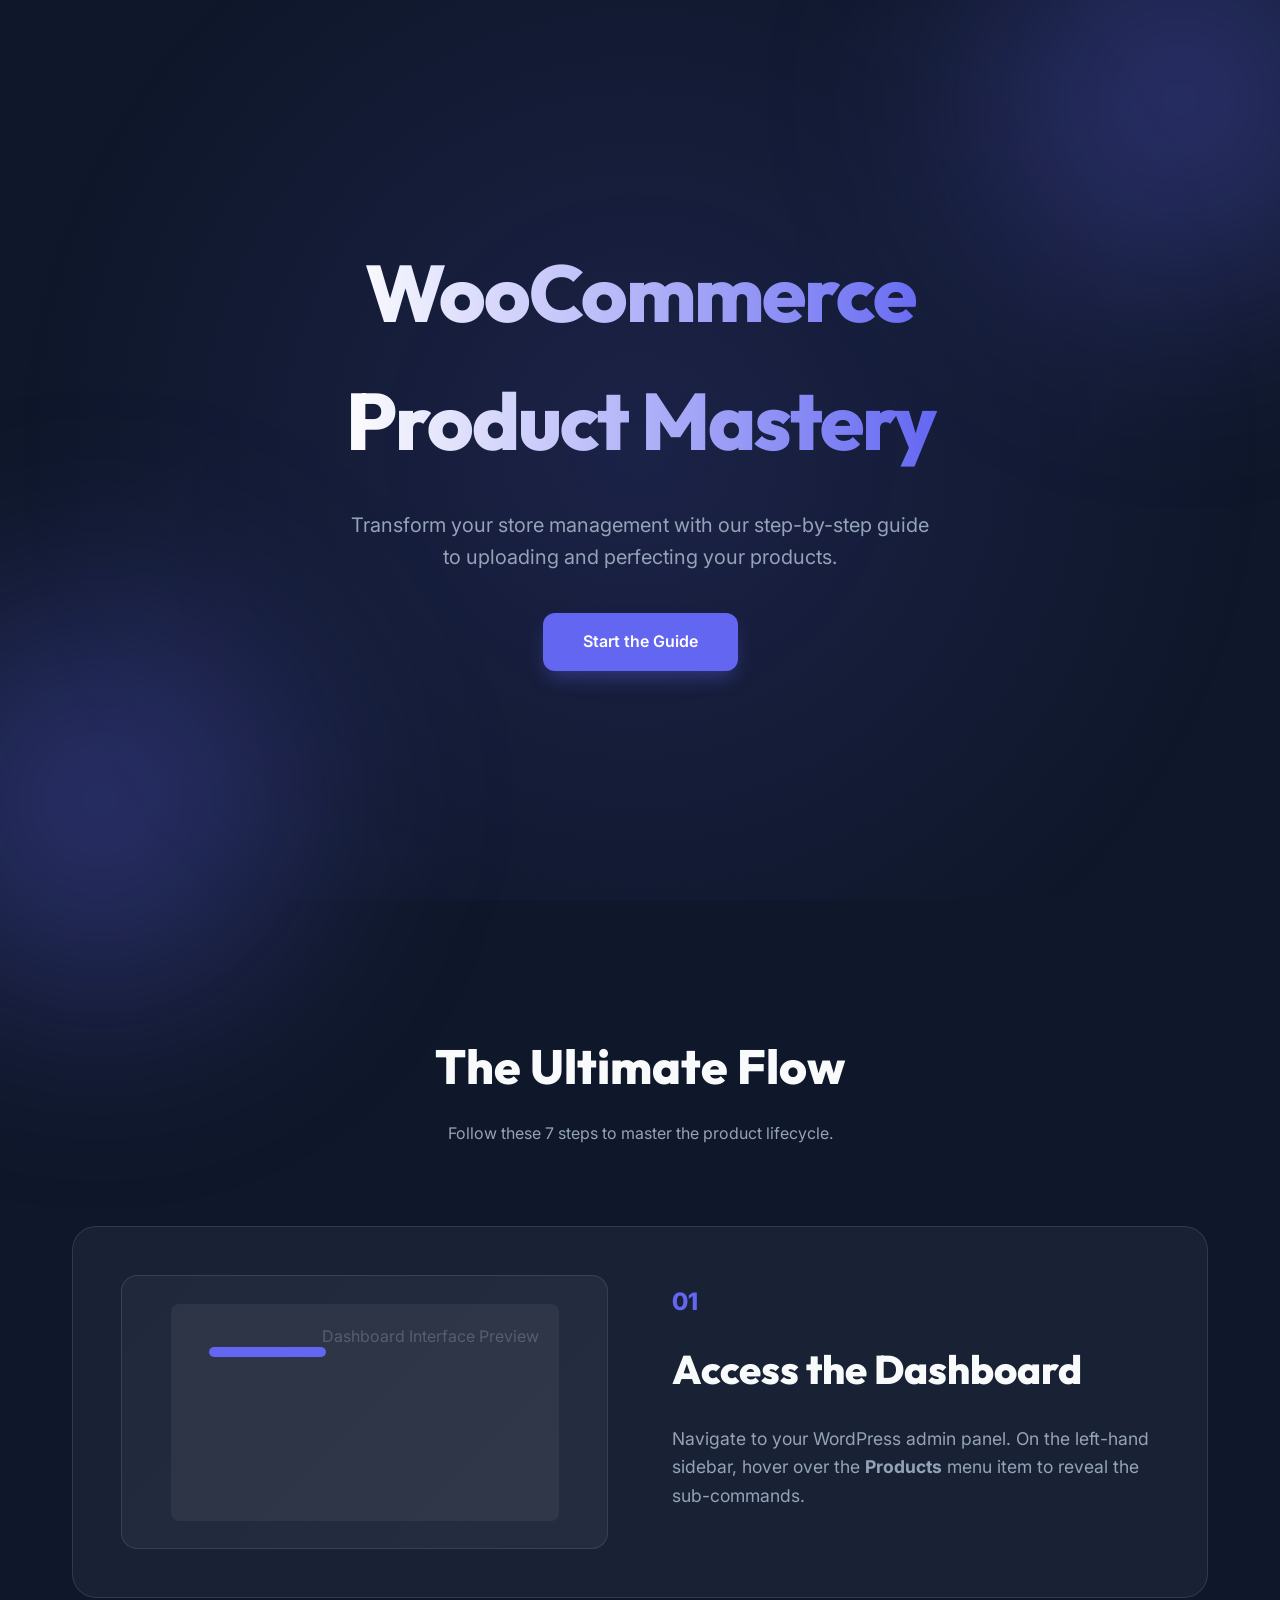
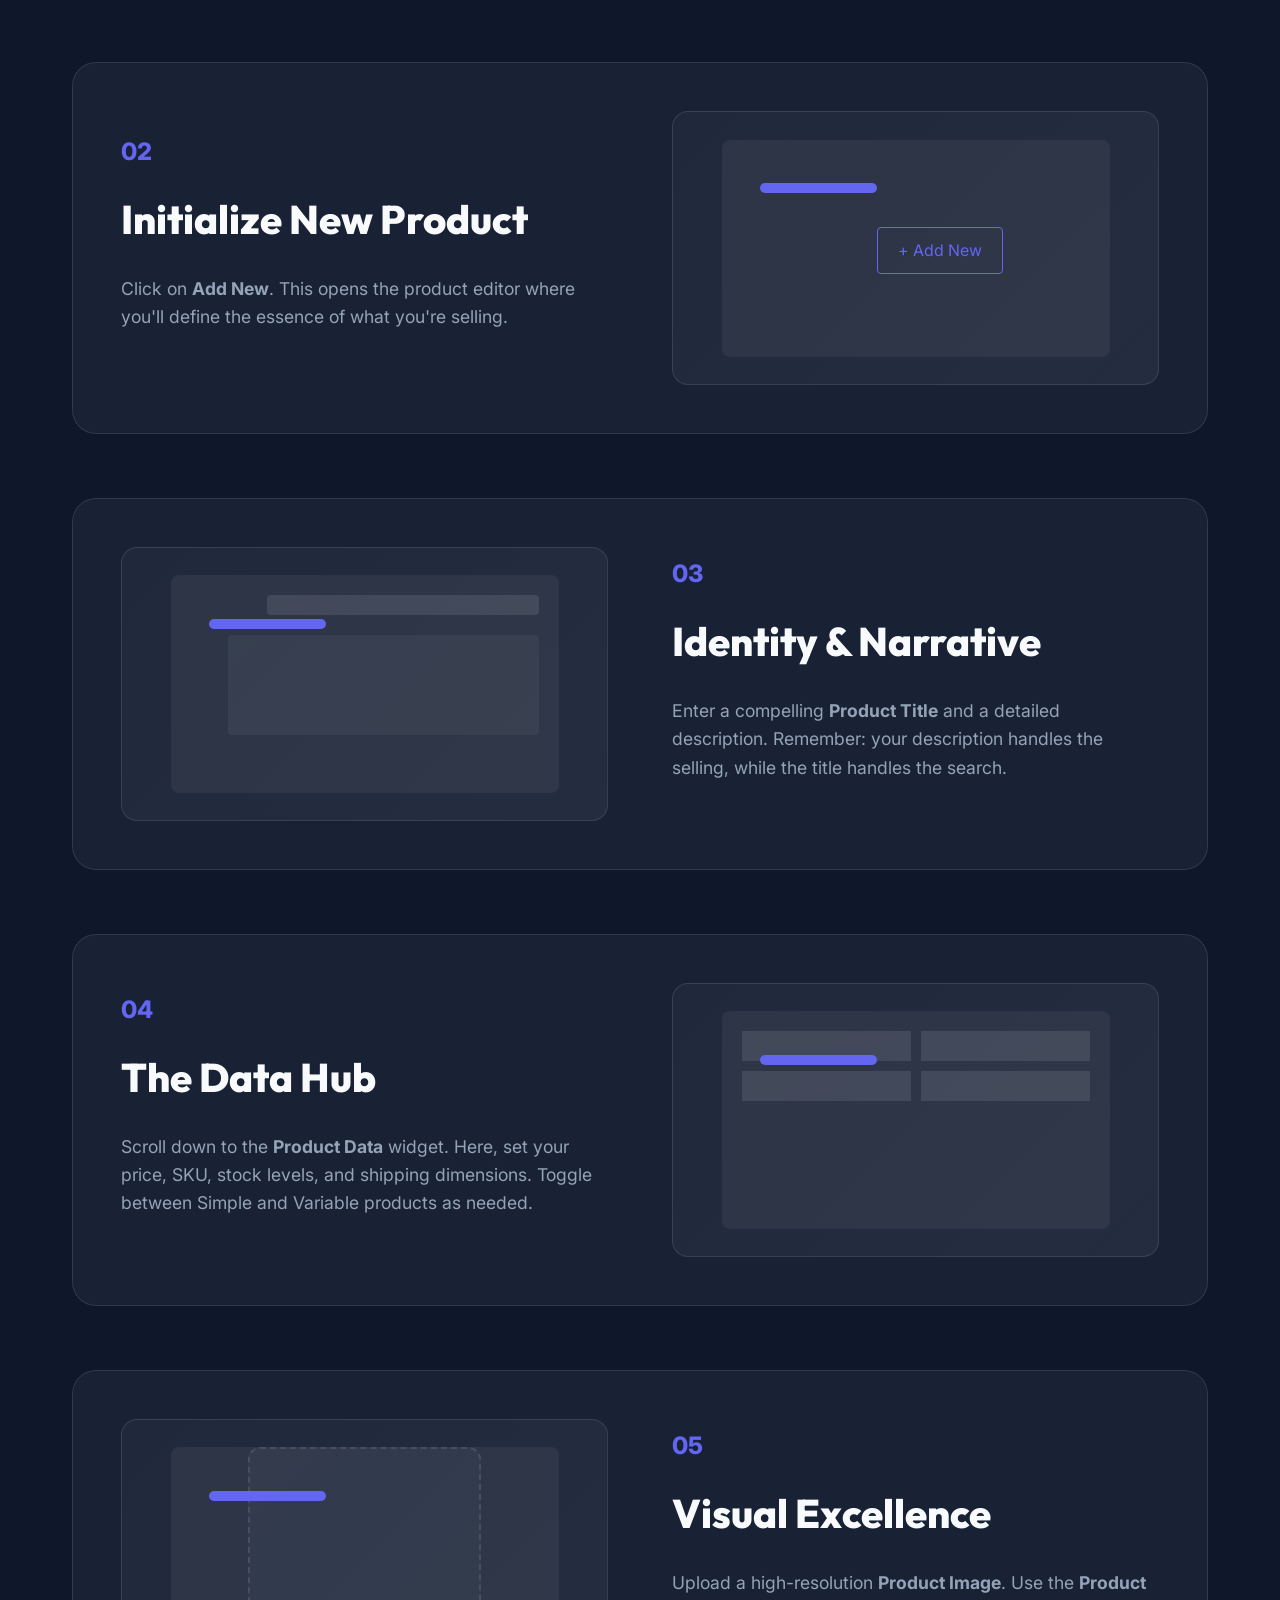
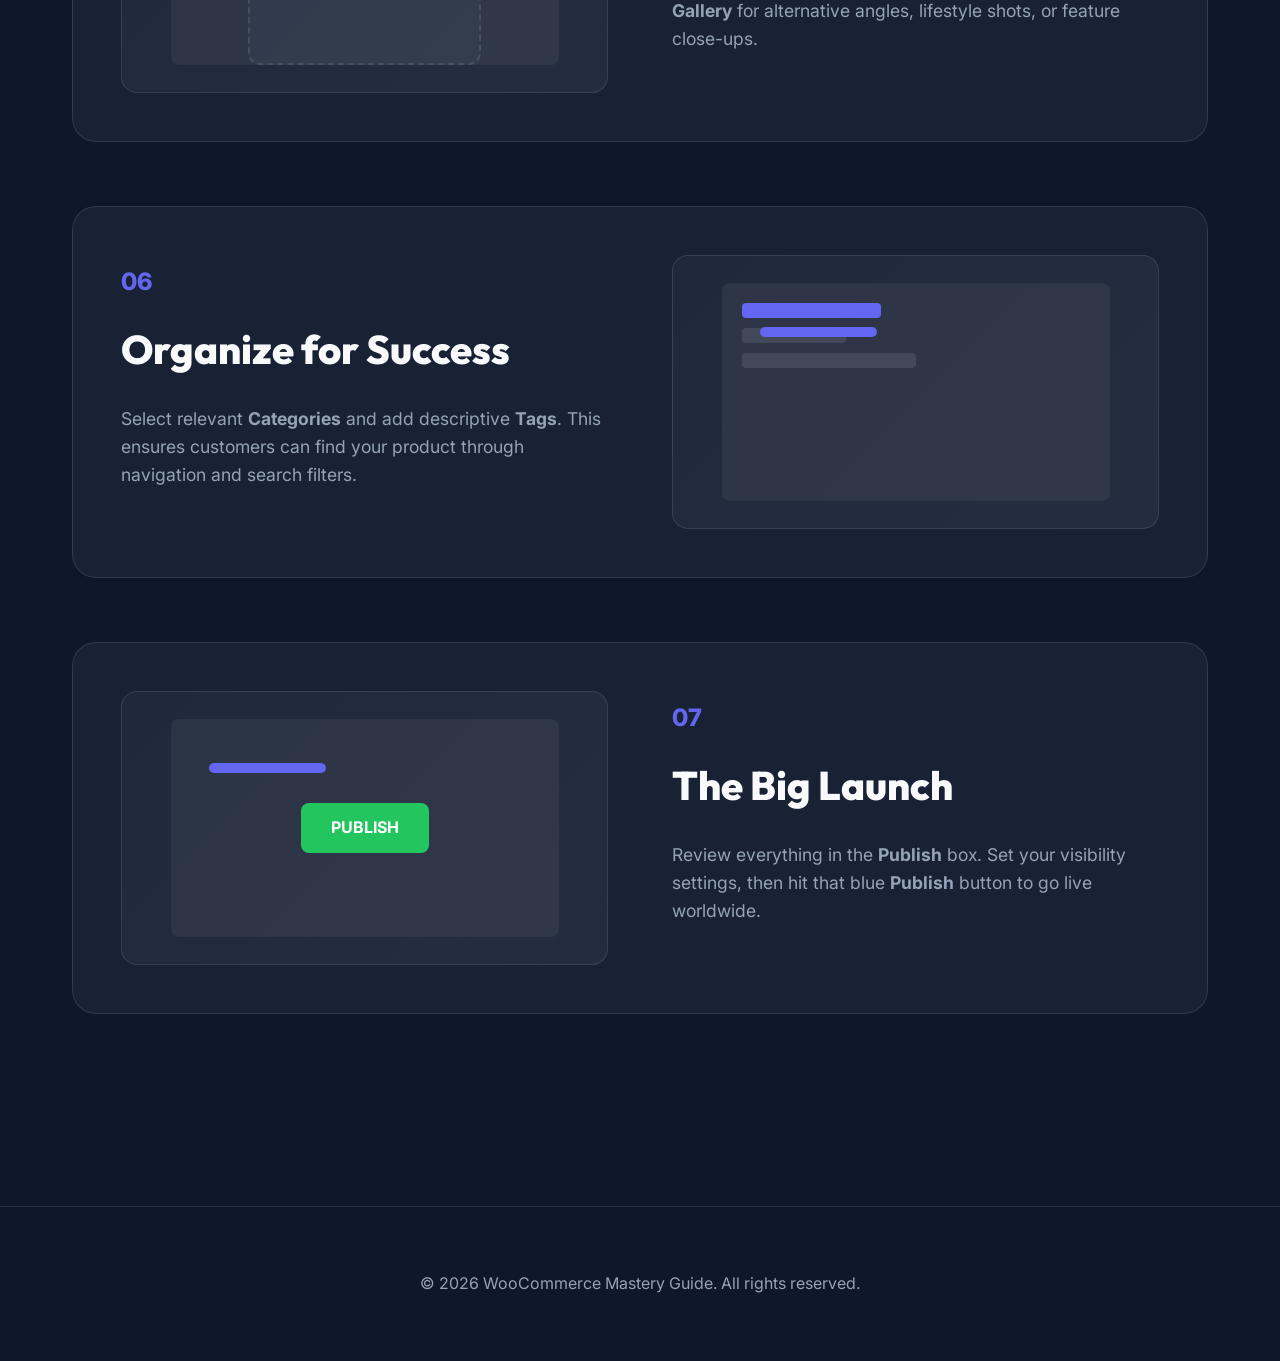
==== index.html @ de6c912a "Initial commit: WooCommerce Product Upload Guide website" ====
<!DOCTYPE html>
<html lang="en">
<head>
    <meta charset="UTF-8">
    <meta name="viewport" content="width=device-width, initial-scale=1.0">
    <title>WooCommerce Mastery | Product Upload Guide</title>
    <meta name="description" content="Master your WooCommerce store with our premium guide on how to upload products efficiently.">
    <link rel="stylesheet" href="index.css">
    <link rel="icon" href="data:image/svg+xml,<svg xmlns=%22http://www.w3.org/2000/svg%22 viewBox=%220 0 100 100%22><text y=%22.9em%22 font-size=%2290%22>📦</text></svg>">
</head>
<body>
    <div class="blob blob-1"></div>
    <div class="blob blob-2"></div>

    <header>
        <div class="container hero-content">
            <h1>WooCommerce<br>Product Mastery</h1>
            <p>Transform your store management with our step-by-step guide to uploading and perfecting your products.</p>
            <a href="#guide" class="btn btn-primary">Start the Guide</a>
        </div>
    </header>

    <main id="guide" class="steps-section">
        <div class="container">
            <div class="section-title reveal">
                <h2>The Ultimate Flow</h2>
                <p>Follow these 7 steps to master the product lifecycle.</p>
            </div>

            <!-- Step 1 -->
            <div class="step-card reveal">
                <div class="step-info">
                    <span class="step-number">01</span>
                    <h3>Access the Dashboard</h3>
                    <p>Navigate to your WordPress admin panel. On the left-hand sidebar, hover over the <strong>Products</strong> menu item to reveal the sub-commands.</p>
                </div>
                <div class="step-visual">
                    <div class="visual-placeholder">
                        <div style="padding: 20px; color: rgba(255,255,255,0.2);">Dashboard Interface Preview</div>
                    </div>
                </div>
            </div>

            <!-- Step 2 -->
            <div class="step-card reveal">
                <div class="step-info">
                    <span class="step-number">02</span>
                    <h3>Initialize New Product</h3>
                    <p>Click on <strong>Add New</strong>. This opens the product editor where you'll define the essence of what you're selling.</p>
                </div>
                <div class="step-visual">
                    <div class="visual-placeholder">
                        <div style="position:absolute; top:40%; left:40%; padding:10px 20px; border: 1px solid var(--primary); color: var(--primary); border-radius: 4px;">+ Add New</div>
                    </div>
                </div>
            </div>

            <!-- Step 3 -->
            <div class="step-card reveal">
                <div class="step-info">
                    <span class="step-number">03</span>
                    <h3>Identity & Narrative</h3>
                    <p>Enter a compelling <strong>Product Title</strong> and a detailed description. Remember: your description handles the selling, while the title handles the search.</p>
                </div>
                <div class="step-visual">
                    <div class="visual-placeholder">
                        <div style="margin:20px; height:20px; width:70%; background:rgba(255,255,255,0.1); border-radius:4px;"></div>
                        <div style="margin:20px; height:100px; width:80%; background:rgba(255,255,255,0.05); border-radius:4px;"></div>
                    </div>
                </div>
            </div>

            <!-- Step 4 -->
            <div class="step-card reveal">
                <div class="step-info">
                    <span class="step-number">04</span>
                    <h3>The Data Hub</h3>
                    <p>Scroll down to the <strong>Product Data</strong> widget. Here, set your price, SKU, stock levels, and shipping dimensions. Toggle between Simple and Variable products as needed.</p>
                </div>
                <div class="step-visual">
                    <div class="visual-placeholder">
                        <div style="display:grid; grid-template-columns: 1fr 1fr; gap:10px; padding:20px;">
                            <div style="height:30px; background:rgba(255,255,255,0.1);"></div>
                            <div style="height:30px; background:rgba(255,255,255,0.1);"></div>
                            <div style="height:30px; background:rgba(255,255,255,0.1);"></div>
                            <div style="height:30px; background:rgba(255,255,255,0.1);"></div>
                        </div>
                    </div>
                </div>
            </div>

            <!-- Step 5 -->
            <div class="step-card reveal">
                <div class="step-info">
                    <span class="step-number">05</span>
                    <h3>Visual Excellence</h3>
                    <p>Upload a high-resolution <strong>Product Image</strong>. Use the <strong>Product Gallery</strong> for alternative angles, lifestyle shots, or feature close-ups.</p>
                </div>
                <div class="step-visual">
                    <div class="visual-placeholder" style="display:flex; flex-direction:column; align-items:center; justify-content:center;">
                        <div style="width:60%; aspect-ratio:1; background:var(--glass); border: 2px dashed rgba(255,255,255,0.1); border-radius:12px;"></div>
                    </div>
                </div>
            </div>

            <!-- Step 6 -->
            <div class="step-card reveal">
                <div class="step-info">
                    <span class="step-number">06</span>
                    <h3>Organize for Success</h3>
                    <p>Select relevant <strong>Categories</strong> and add descriptive <strong>Tags</strong>. This ensures customers can find your product through navigation and search filters.</p>
                </div>
                <div class="step-visual">
                    <div class="visual-placeholder">
                        <div style="padding:20px;">
                            <div style="height:15px; width:40%; background:var(--primary); margin-bottom:10px; border-radius:4px;"></div>
                            <div style="height:15px; width:30%; background:rgba(255,255,255,0.1); margin-bottom:10px; border-radius:4px;"></div>
                            <div style="height:15px; width:50%; background:rgba(255,255,255,0.1); border-radius:4px;"></div>
                        </div>
                    </div>
                </div>
            </div>

            <!-- Step 7 -->
            <div class="step-card reveal">
                <div class="step-info">
                    <span class="step-number">07</span>
                    <h3>The Big Launch</h3>
                    <p>Review everything in the <strong>Publish</strong> box. Set your visibility settings, then hit that blue <strong>Publish</strong> button to go live worldwide.</p>
                </div>
                <div class="step-visual">
                    <div class="visual-placeholder" style="display:flex; align-items:center; justify-content:center;">
                        <div style="padding: 12px 30px; background: #22c55e; color: white; border-radius: 8px; font-weight: bold; cursor: pointer;">PUBLISH</div>
                    </div>
                </div>
            </div>
        </div>
    </main>

    <footer>
        <div class="container">
            <p>&copy; 2026 WooCommerce Mastery Guide. All rights reserved.</p>
        </div>
    </footer>

    <script src="main.js"></script>
</body>
</html>
---- index.css ----
@import url('https://fonts.googleapis.com/css2?family=Inter:wght@300;400;500;600;700&family=Outfit:wght@400;600;800&display=swap');

:root {
    --primary: #6366f1;
    --primary-glow: rgba(99, 102, 241, 0.4);
    --secondary: #a855f7;
    --accent: #f43f5e;
    --bg-dark: #0f172a;
    --bg-card: rgba(30, 41, 59, 0.7);
    --text-main: #f8fafc;
    --text-muted: #94a3b8;
    --glass: rgba(255, 255, 255, 0.03);
    --glass-border: rgba(255, 255, 255, 0.1);
}

* {
    margin: 0;
    padding: 0;
    box-sizing: border-box;
}

body {
    background-color: var(--bg-dark);
    color: var(--text-main);
    font-family: 'Inter', sans-serif;
    line-height: 1.6;
    overflow-x: hidden;
}

h1, h2, h3 {
    font-family: 'Outfit', sans-serif;
    font-weight: 800;
}

.container {
    max-width: 1200px;
    margin: 0 auto;
    padding: 0 2rem;
}

/* Background Effects */
.blob {
    position: fixed;
    width: 600px;
    height: 600px;
    background: radial-gradient(circle, var(--primary-glow) 0%, transparent 70%);
    z-index: -1;
    border-radius: 50%;
    filter: blur(80px);
}

.blob-1 { top: -200px; right: -200px; }
.blob-2 { bottom: -200px; left: -200px; }

/* Hero Section */
header {
    height: 100vh;
    display: flex;
    align-items: center;
    justify-content: center;
    text-align: center;
    position: relative;
    background: radial-gradient(circle at center, rgba(99, 102, 241, 0.15) 0%, transparent 80%);
}

.hero-content h1 {
    font-size: 5rem;
    margin-bottom: 1.5rem;
    background: linear-gradient(to right, #fff, var(--primary));
    -webkit-background-clip: text;
    -webkit-text-fill-color: transparent;
    letter-spacing: -2px;
}

.hero-content p {
    font-size: 1.25rem;
    color: var(--text-muted);
    max-width: 600px;
    margin: 0 auto 2.5rem;
}

.btn {
    padding: 1rem 2.5rem;
    border-radius: 12px;
    font-weight: 600;
    text-decoration: none;
    transition: all 0.3s ease;
    display: inline-block;
}

.btn-primary {
    background: var(--primary);
    color: white;
    box-shadow: 0 10px 20px -5px var(--primary-glow);
}

.btn-primary:hover {
    transform: translateY(-2px);
    box-shadow: 0 15px 30px -5px var(--primary-glow);
}

/* Steps Section */
.steps-section {
    padding: 8rem 0;
}

.section-title {
    text-align: center;
    margin-bottom: 5rem;
}

.section-title h2 {
    font-size: 3rem;
    margin-bottom: 1rem;
}

.section-title p {
    color: var(--text-muted);
}

.step-card {
    background: var(--bg-card);
    backdrop-filter: blur(12px);
    border: 1px solid var(--glass-border);
    border-radius: 24px;
    padding: 3rem;
    margin-bottom: 4rem;
    display: grid;
    grid-template-columns: 1fr 1fr;
    gap: 4rem;
    align-items: center;
    transition: transform 0.5s ease;
}

.step-card:nth-child(even) {
    direction: rtl;
}

.step-card:nth-child(even) .step-info {
    direction: ltr;
}

.step-card:hover {
    transform: scale(1.02);
}

.step-number {
    font-size: 1.5rem;
    font-weight: 800;
    color: var(--primary);
    margin-bottom: 1rem;
    display: block;
}

.step-info h3 {
    font-size: 2.5rem;
    margin-bottom: 1.5rem;
}

.step-info p {
    font-size: 1.1rem;
    color: var(--text-muted);
    margin-bottom: 2rem;
}

.step-visual {
    background: linear-gradient(135deg, var(--glass), rgba(255,255,255,0.05));
    border-radius: 16px;
    aspect-ratio: 16/9;
    display: flex;
    align-items: center;
    justify-content: center;
    border: 1px solid var(--glass-border);
    position: relative;
    overflow: hidden;
}

.visual-placeholder {
    width: 80%;
    height: 80%;
    background: rgba(255,255,255,0.05);
    border-radius: 8px;
    position: relative;
}

.visual-placeholder::after {
    content: '';
    position: absolute;
    top: 20%;
    left: 10%;
    width: 30%;
    height: 10px;
    background: var(--primary);
    border-radius: 5px;
}

/* Footer */
footer {
    padding: 4rem 0;
    text-align: center;
    border-top: 1px solid var(--glass-border);
    color: var(--text-muted);
}

/* Animations */
.reveal {
    opacity: 0;
    transform: translateY(30px);
    transition: all 0.8s ease-out;
}

.reveal.active {
    opacity: 1;
    transform: translateY(0);
}

@media (max-width: 968px) {
    .step-card {
        grid-template-columns: 1fr;
        padding: 2rem;
        gap: 2rem;
    }
    .hero-content h1 {
        font-size: 3rem;
    }
}
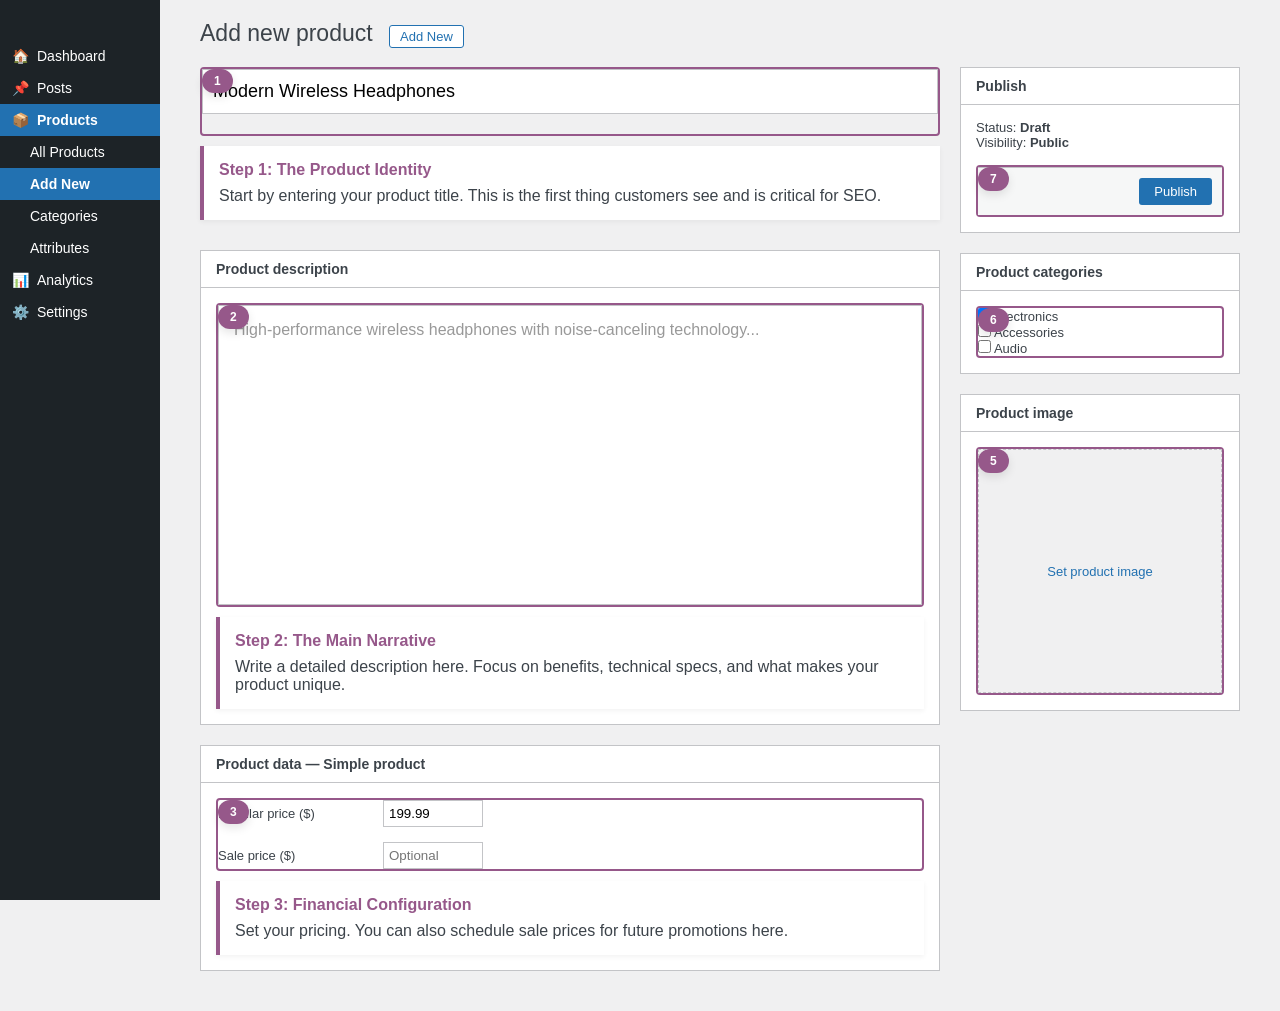
==== commit 492b3bc2: "Update layout to match WordPress/WooCommerce admin dashboard" ====
--- a/index.html
+++ b/index.html
@@ -1,148 +1,138 @@
 <!DOCTYPE html>
 <html lang="en">
+
 <head>
     <meta charset="UTF-8">
     <meta name="viewport" content="width=device-width, initial-scale=1.0">
     <title>WooCommerce Mastery | Product Upload Guide</title>
-    <meta name="description" content="Master your WooCommerce store with our premium guide on how to upload products efficiently.">
+    <meta name="description"
+        content="Master your WooCommerce store with our premium guide on how to upload products efficiently.">
     <link rel="stylesheet" href="index.css">
-    <link rel="icon" href="data:image/svg+xml,<svg xmlns=%22http://www.w3.org/2000/svg%22 viewBox=%220 0 100 100%22><text y=%22.9em%22 font-size=%2290%22>📦</text></svg>">
+    <link rel="icon"
+        href="data:image/svg+xml,<svg xmlns=%22http://www.w3.org/2000/svg%22 viewBox=%220 0 100 100%22><text y=%22.9em%22 font-size=%2290%22>📦</text></svg>">
 </head>
+
 <body>
-    <div class="blob blob-1"></div>
-    <div class="blob blob-2"></div>
+    <!-- WordPress Sidebar Simulation -->
+    <nav class="wp-sidebar">
+        <div class="wp-sidebar-item"><span class="icon">🏠</span> Dashboard</div>
+        <div class="wp-sidebar-item"><span class="icon">📌</span> Posts</div>
+        <div class="wp-sidebar-item active"><span class="icon">📦</span> Products</div>
+        <div class="wp-sidebar-item" style="padding-left: 30px;">All Products</div>
+        <div class="wp-sidebar-item active" style="padding-left: 30px;">Add New</div>
+        <div class="wp-sidebar-item" style="padding-left: 30px;">Categories</div>
+        <div class="wp-sidebar-item" style="padding-left: 30px;">Attributes</div>
+        <div class="wp-sidebar-item"><span class="icon">📊</span> Analytics</div>
+        <div class="wp-sidebar-item"><span class="icon">⚙️</span> Settings</div>
+    </nav>
 
-    <header>
-        <div class="container hero-content">
-            <h1>WooCommerce<br>Product Mastery</h1>
-            <p>Transform your store management with our step-by-step guide to uploading and perfecting your products.</p>
-            <a href="#guide" class="btn btn-primary">Start the Guide</a>
-        </div>
-    </header>
+    <!-- Main Admin Content -->
+    <main class="wp-main">
+        <header>
+            <h1>Add new product <a href="#" class="wp-add-new">Add New</a></h1>
+        </header>
 
-    <main id="guide" class="steps-section">
-        <div class="container">
-            <div class="section-title reveal">
-                <h2>The Ultimate Flow</h2>
-                <p>Follow these 7 steps to master the product lifecycle.</p>
-            </div>
+        <div class="wp-editor-grid">
+            <!-- Central Editor Column -->
+            <div class="editor-left-col">
+                <div class="tutorial-overlay">
+                    <span class="tutorial-step">1</span>
+                    <input type="text" class="wp-title-input" placeholder="Product name"
+                        value="Modern Wireless Headphones">
+                </div>
+                <div class="step-label">
+                    <h3>Step 1: The Product Identity</h3>
+                    <p>Start by entering your product title. This is the first thing customers see and is critical for
+                        SEO.</p>
+                </div>
 
-            <!-- Step 1 -->
-            <div class="step-card reveal">
-                <div class="step-info">
-                    <span class="step-number">01</span>
-                    <h3>Access the Dashboard</h3>
-                    <p>Navigate to your WordPress admin panel. On the left-hand sidebar, hover over the <strong>Products</strong> menu item to reveal the sub-commands.</p>
-                </div>
-                <div class="step-visual">
-                    <div class="visual-placeholder">
-                        <div style="padding: 20px; color: rgba(255,255,255,0.2);">Dashboard Interface Preview</div>
+                <div class="meta-box" style="margin-top: 30px;">
+                    <div class="meta-box-header">Product description</div>
+                    <div class="meta-box-content">
+                        <div class="tutorial-overlay">
+                            <span class="tutorial-step">2</span>
+                            <div class="wp-editor-mock" style="padding: 15px; color: #999;">
+                                High-performance wireless headphones with noise-canceling technology...
+                            </div>
+                        </div>
+                        <div class="step-label">
+                            <h3>Step 2: The Main Narrative</h3>
+                            <p>Write a detailed description here. Focus on benefits, technical specs, and what makes
+                                your product unique.</p>
+                        </div>
                     </div>
                 </div>
-            </div>
 
-            <!-- Step 2 -->
-            <div class="step-card reveal">
-                <div class="step-info">
-                    <span class="step-number">02</span>
-                    <h3>Initialize New Product</h3>
-                    <p>Click on <strong>Add New</strong>. This opens the product editor where you'll define the essence of what you're selling.</p>
-                </div>
-                <div class="step-visual">
-                    <div class="visual-placeholder">
-                        <div style="position:absolute; top:40%; left:40%; padding:10px 20px; border: 1px solid var(--primary); color: var(--primary); border-radius: 4px;">+ Add New</div>
-                    </div>
-                </div>
-            </div>
-
-            <!-- Step 3 -->
-            <div class="step-card reveal">
-                <div class="step-info">
-                    <span class="step-number">03</span>
-                    <h3>Identity & Narrative</h3>
-                    <p>Enter a compelling <strong>Product Title</strong> and a detailed description. Remember: your description handles the selling, while the title handles the search.</p>
-                </div>
-                <div class="step-visual">
-                    <div class="visual-placeholder">
-                        <div style="margin:20px; height:20px; width:70%; background:rgba(255,255,255,0.1); border-radius:4px;"></div>
-                        <div style="margin:20px; height:100px; width:80%; background:rgba(255,255,255,0.05); border-radius:4px;"></div>
-                    </div>
-                </div>
-            </div>
-
-            <!-- Step 4 -->
-            <div class="step-card reveal">
-                <div class="step-info">
-                    <span class="step-number">04</span>
-                    <h3>The Data Hub</h3>
-                    <p>Scroll down to the <strong>Product Data</strong> widget. Here, set your price, SKU, stock levels, and shipping dimensions. Toggle between Simple and Variable products as needed.</p>
-                </div>
-                <div class="step-visual">
-                    <div class="visual-placeholder">
-                        <div style="display:grid; grid-template-columns: 1fr 1fr; gap:10px; padding:20px;">
-                            <div style="height:30px; background:rgba(255,255,255,0.1);"></div>
-                            <div style="height:30px; background:rgba(255,255,255,0.1);"></div>
-                            <div style="height:30px; background:rgba(255,255,255,0.1);"></div>
-                            <div style="height:30px; background:rgba(255,255,255,0.1);"></div>
+                <div class="meta-box">
+                    <div class="meta-box-header">Product data — Simple product</div>
+                    <div class="meta-box-content">
+                        <div class="tutorial-overlay">
+                            <span class="tutorial-step">3</span>
+                            <div
+                                style="display: grid; grid-template-columns: 150px 1fr; gap: 15px; align-items: center;">
+                                <label style="font-size: 13px;">Regular price ($)</label>
+                                <input type="text" value="199.99"
+                                    style="padding: 5px; border:1px solid var(--wp-border); width: 100px;">
+                                <label style="font-size: 13px;">Sale price ($)</label>
+                                <input type="text" placeholder="Optional"
+                                    style="padding: 5px; border:1px solid var(--wp-border); width: 100px;">
+                            </div>
+                        </div>
+                        <div class="step-label">
+                            <h3>Step 3: Financial Configuration</h3>
+                            <p>Set your pricing. You can also schedule sale prices for future promotions here.</p>
                         </div>
                     </div>
                 </div>
             </div>
 
-            <!-- Step 5 -->
-            <div class="step-card reveal">
-                <div class="step-info">
-                    <span class="step-number">05</span>
-                    <h3>Visual Excellence</h3>
-                    <p>Upload a high-resolution <strong>Product Image</strong>. Use the <strong>Product Gallery</strong> for alternative angles, lifestyle shots, or feature close-ups.</p>
-                </div>
-                <div class="step-visual">
-                    <div class="visual-placeholder" style="display:flex; flex-direction:column; align-items:center; justify-content:center;">
-                        <div style="width:60%; aspect-ratio:1; background:var(--glass); border: 2px dashed rgba(255,255,255,0.1); border-radius:12px;"></div>
-                    </div>
-                </div>
-            </div>
-
-            <!-- Step 6 -->
-            <div class="step-card reveal">
-                <div class="step-info">
-                    <span class="step-number">06</span>
-                    <h3>Organize for Success</h3>
-                    <p>Select relevant <strong>Categories</strong> and add descriptive <strong>Tags</strong>. This ensures customers can find your product through navigation and search filters.</p>
-                </div>
-                <div class="step-visual">
-                    <div class="visual-placeholder">
-                        <div style="padding:20px;">
-                            <div style="height:15px; width:40%; background:var(--primary); margin-bottom:10px; border-radius:4px;"></div>
-                            <div style="height:15px; width:30%; background:rgba(255,255,255,0.1); margin-bottom:10px; border-radius:4px;"></div>
-                            <div style="height:15px; width:50%; background:rgba(255,255,255,0.1); border-radius:4px;"></div>
+            <!-- Right Sidebar Column -->
+            <div class="editor-right-col">
+                <div class="meta-box sidebar-meta-box">
+                    <div class="meta-box-header">Publish</div>
+                    <div class="meta-box-content">
+                        <p>Status: <strong>Draft</strong></p>
+                        <p>Visibility: <strong>Public</strong></p>
+                        <div class="tutorial-overlay" style="margin-top: 15px;">
+                            <span class="tutorial-step">7</span>
+                            <div class="publish-actions">
+                                <button class="button-primary">Publish</button>
+                            </div>
                         </div>
                     </div>
                 </div>
-            </div>
 
-            <!-- Step 7 -->
-            <div class="step-card reveal">
-                <div class="step-info">
-                    <span class="step-number">07</span>
-                    <h3>The Big Launch</h3>
-                    <p>Review everything in the <strong>Publish</strong> box. Set your visibility settings, then hit that blue <strong>Publish</strong> button to go live worldwide.</p>
+                <div class="meta-box sidebar-meta-box">
+                    <div class="meta-box-header">Product categories</div>
+                    <div class="meta-box-content">
+                        <div class="tutorial-overlay">
+                            <span class="tutorial-step">6</span>
+                            <div style="max-height: 100px; overflow-y: auto;">
+                                <label style="display: block;"><input type="checkbox" checked> Electronics</label>
+                                <label style="display: block;"><input type="checkbox"> Accessories</label>
+                                <label style="display: block;"><input type="checkbox"> Audio</label>
+                            </div>
+                        </div>
+                    </div>
                 </div>
-                <div class="step-visual">
-                    <div class="visual-placeholder" style="display:flex; align-items:center; justify-content:center;">
-                        <div style="padding: 12px 30px; background: #22c55e; color: white; border-radius: 8px; font-weight: bold; cursor: pointer;">PUBLISH</div>
+
+                <div class="meta-box sidebar-meta-box">
+                    <div class="meta-box-header">Product image</div>
+                    <div class="meta-box-content">
+                        <div class="tutorial-overlay">
+                            <span class="tutorial-step">5</span>
+                            <div
+                                style="width: 100%; aspect-ratio: 1; background: #f0f0f1; border: 1px dashed var(--wp-border); display: flex; align-items: center; justify-content: center; color: var(--wp-blue);">
+                                Set product image
+                            </div>
+                        </div>
                     </div>
                 </div>
             </div>
         </div>
     </main>
 
-    <footer>
-        <div class="container">
-            <p>&copy; 2026 WooCommerce Mastery Guide. All rights reserved.</p>
-        </div>
-    </footer>
-
     <script src="main.js"></script>
 </body>
-</html>
+
+</html>
--- a/index.css
+++ b/index.css
@@ -1,16 +1,12 @@
-@import url('https://fonts.googleapis.com/css2?family=Inter:wght@300;400;500;600;700&family=Outfit:wght@400;600;800&display=swap');
-
 :root {
-    --primary: #6366f1;
-    --primary-glow: rgba(99, 102, 241, 0.4);
-    --secondary: #a855f7;
-    --accent: #f43f5e;
-    --bg-dark: #0f172a;
-    --bg-card: rgba(30, 41, 59, 0.7);
-    --text-main: #f8fafc;
-    --text-muted: #94a3b8;
-    --glass: rgba(255, 255, 255, 0.03);
-    --glass-border: rgba(255, 255, 255, 0.1);
+    --wp-blue: #2271b1;
+    --wp-dark-blue: #135e96;
+    --wp-sidebar-bg: #1d2327;
+    --wp-sidebar-highlight: #f0f0f1;
+    --wp-bg: #f0f0f1;
+    --wp-border: #c3c4c7;
+    --woo-purple: #96588a;
+    --woo-purple-hover: #7f4b75;
 }
 
 * {
@@ -20,207 +16,176 @@
 }
 
 body {
-    background-color: var(--bg-dark);
-    color: var(--text-main);
-    font-family: 'Inter', sans-serif;
-    line-height: 1.6;
-    overflow-x: hidden;
+    background-color: var(--wp-bg);
+    color: #3c434a;
+    font-family: -apple-system, BlinkMacSystemFont, "Segoe UI", Roboto, Oxygen-Sans, Ubuntu, Cantarell, "Helvetica Neue", sans-serif;
+    display: flex;
 }
 
-h1, h2, h3 {
-    font-family: 'Outfit', sans-serif;
-    font-weight: 800;
+/* Sidebar */
+.wp-sidebar {
+    width: 160px;
+    height: 100vh;
+    background-color: var(--wp-sidebar-bg);
+    position: fixed;
+    left: 0;
+    top: 0;
+    padding-top: 40px;
+    z-index: 100;
 }
 
-.container {
-    max-width: 1200px;
-    margin: 0 auto;
-    padding: 0 2rem;
+.wp-sidebar-item {
+    padding: 8px 12px;
+    color: #fff;
+    font-size: 14px;
+    cursor: pointer;
+    display: flex;
+    align-items: center;
+    gap: 8px;
 }
 
-/* Background Effects */
-.blob {
-    position: fixed;
-    width: 600px;
-    height: 600px;
-    background: radial-gradient(circle, var(--primary-glow) 0%, transparent 70%);
-    z-index: -1;
-    border-radius: 50%;
-    filter: blur(80px);
+.wp-sidebar-item:hover,
+.wp-sidebar-item.active {
+    background-color: var(--wp-blue);
 }
 
-.blob-1 { top: -200px; right: -200px; }
-.blob-2 { bottom: -200px; left: -200px; }
-
-/* Hero Section */
-header {
-    height: 100vh;
-    display: flex;
-    align-items: center;
-    justify-content: center;
-    text-align: center;
-    position: relative;
-    background: radial-gradient(circle at center, rgba(99, 102, 241, 0.15) 0%, transparent 80%);
+.wp-sidebar-item.active {
+    font-weight: 600;
 }
 
-.hero-content h1 {
-    font-size: 5rem;
-    margin-bottom: 1.5rem;
-    background: linear-gradient(to right, #fff, var(--primary));
-    -webkit-background-clip: text;
-    -webkit-text-fill-color: transparent;
-    letter-spacing: -2px;
+/* Main Content Area */
+.wp-main {
+    margin-left: 160px;
+    width: calc(100% - 160px);
+    padding: 20px 40px;
 }
 
-.hero-content p {
-    font-size: 1.25rem;
-    color: var(--text-muted);
-    max-width: 600px;
-    margin: 0 auto 2.5rem;
+header {
+    margin-bottom: 20px;
 }
 
-.btn {
-    padding: 1rem 2.5rem;
-    border-radius: 12px;
-    font-weight: 600;
-    text-decoration: none;
-    transition: all 0.3s ease;
-    display: inline-block;
+header h1 {
+    font-size: 23px;
+    font-weight: 400;
+    margin-bottom: 5px;
 }
 
-.btn-primary {
-    background: var(--primary);
-    color: white;
-    box-shadow: 0 10px 20px -5px var(--primary-glow);
+.wp-add-new {
+    border: 1px solid var(--wp-blue);
+    background: #fff;
+    color: var(--wp-blue);
+    padding: 3px 10px;
+    font-size: 13px;
+    border-radius: 3px;
+    cursor: pointer;
+    text-decoration: none;
+    margin-left: 10px;
 }
 
-.btn-primary:hover {
-    transform: translateY(-2px);
-    box-shadow: 0 15px 30px -5px var(--primary-glow);
+/* Editor Layout */
+.wp-editor-grid {
+    display: grid;
+    grid-template-columns: 1fr 280px;
+    gap: 20px;
 }
 
-/* Steps Section */
-.steps-section {
-    padding: 8rem 0;
+.meta-box {
+    background: #fff;
+    border: 1px solid var(--wp-border);
+    margin-bottom: 20px;
 }
 
-.section-title {
-    text-align: center;
-    margin-bottom: 5rem;
+.meta-box-header {
+    padding: 10px 15px;
+    border-bottom: 1px solid var(--wp-border);
+    font-weight: 600;
+    font-size: 14px;
 }
 
-.section-title h2 {
-    font-size: 3rem;
-    margin-bottom: 1rem;
+.meta-box-content {
+    padding: 15px;
 }
 
-.section-title p {
-    color: var(--text-muted);
+/* Title Input Style */
+.wp-title-input {
+    width: 100%;
+    padding: 11px 10px;
+    font-size: 18px;
+    border: 1px solid var(--wp-border);
+    margin-bottom: 20px;
+    outline: none;
 }
 
-.step-card {
-    background: var(--bg-card);
-    backdrop-filter: blur(12px);
-    border: 1px solid var(--glass-border);
-    border-radius: 24px;
-    padding: 3rem;
-    margin-bottom: 4rem;
-    display: grid;
-    grid-template-columns: 1fr 1fr;
-    gap: 4rem;
-    align-items: center;
-    transition: transform 0.5s ease;
+/* Tooltip/Tutorial Overlays */
+.tutorial-overlay {
+    position: relative;
+    border: 2px solid var(--woo-purple);
+    border-radius: 4px;
 }
 
-.step-card:nth-child(even) {
-    direction: rtl;
+.tutorial-step {
+    position: absolute;
+    background: var(--woo-purple);
+    color: #fff;
+    padding: 5px 12px;
+    border-radius: 20px;
+    font-size: 12px;
+    font-weight: bold;
+    z-index: 10;
+    box-shadow: 0 4px 10px rgba(0, 0, 0, 0.1);
 }
 
-.step-card:nth-child(even) .step-info {
-    direction: ltr;
+.step-label {
+    margin-top: 10px;
+    background: #fff;
+    padding: 15px;
+    border-left: 4px solid var(--woo-purple);
+    box-shadow: 0 2px 5px rgba(0, 0, 0, 0.05);
 }
 
-.step-card:hover {
-    transform: scale(1.02);
+.step-label h3 {
+    font-size: 16px;
+    color: var(--woo-purple);
+    margin-bottom: 8px;
 }
 
-.step-number {
-    font-size: 1.5rem;
-    font-weight: 800;
-    color: var(--primary);
-    margin-bottom: 1rem;
-    display: block;
+/* Buttons */
+.button-primary {
+    background: var(--wp-blue);
+    border-color: var(--wp-blue);
+    color: #fff;
+    padding: 6px 15px;
+    border-radius: 3px;
+    font-size: 13px;
+    cursor: pointer;
+    border: none;
 }
 
-.step-info h3 {
-    font-size: 2.5rem;
-    margin-bottom: 1.5rem;
+.button-woo {
+    background: var(--woo-purple);
+    color: white;
+    border: none;
+    padding: 8px 16px;
+    border-radius: 3px;
+    font-weight: 600;
+    cursor: pointer;
 }
 
-.step-info p {
-    font-size: 1.1rem;
-    color: var(--text-muted);
-    margin-bottom: 2rem;
+/* Visual Placeholders */
+.wp-editor-mock {
+    height: 300px;
+    border: 1px solid var(--wp-border);
+    background: #fff;
 }
 
-.step-visual {
-    background: linear-gradient(135deg, var(--glass), rgba(255,255,255,0.05));
-    border-radius: 16px;
-    aspect-ratio: 16/9;
-    display: flex;
-    align-items: center;
-    justify-content: center;
-    border: 1px solid var(--glass-border);
-    position: relative;
-    overflow: hidden;
+.sidebar-meta-box {
+    font-size: 13px;
 }
 
-.visual-placeholder {
-    width: 80%;
-    height: 80%;
-    background: rgba(255,255,255,0.05);
-    border-radius: 8px;
-    position: relative;
-}
-
-.visual-placeholder::after {
-    content: '';
-    position: absolute;
-    top: 20%;
-    left: 10%;
-    width: 30%;
-    height: 10px;
-    background: var(--primary);
-    border-radius: 5px;
-}
-
-/* Footer */
-footer {
-    padding: 4rem 0;
-    text-align: center;
-    border-top: 1px solid var(--glass-border);
-    color: var(--text-muted);
-}
-
-/* Animations */
-.reveal {
-    opacity: 0;
-    transform: translateY(30px);
-    transition: all 0.8s ease-out;
-}
-
-.reveal.active {
-    opacity: 1;
-    transform: translateY(0);
-}
-
-@media (max-width: 968px) {
-    .step-card {
-        grid-template-columns: 1fr;
-        padding: 2rem;
-        gap: 2rem;
-    }
-    .hero-content h1 {
-        font-size: 3rem;
-    }
-}
+.publish-actions {
+    display: flex;
+    justify-content: flex-end;
+    background: #f6f7f7;
+    padding: 10px;
+    border-top: 1px solid var(--wp-border);
+}
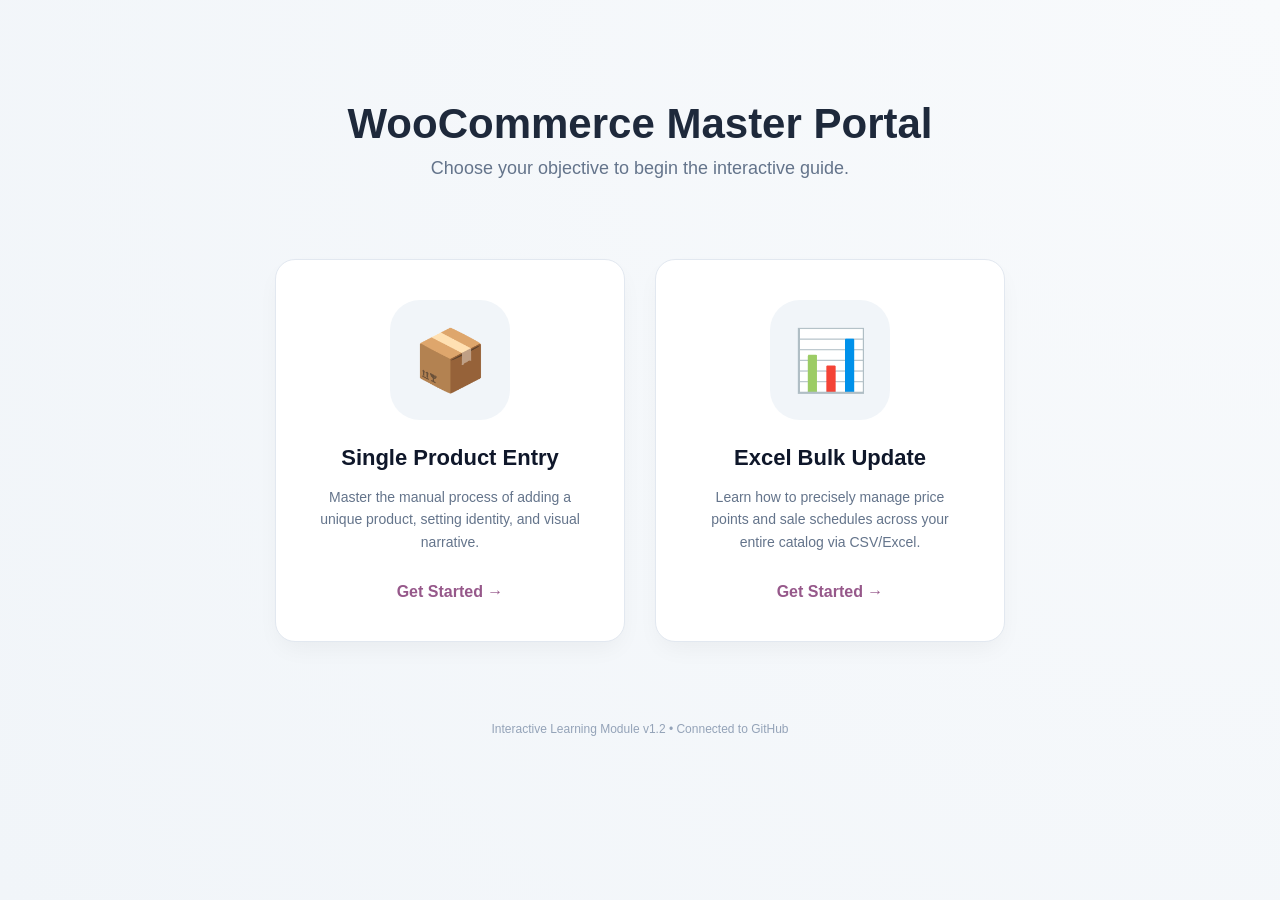
==== commit 25b926b3: "Add homepage portal and update cross-page navigation" ====
--- a/index.html
+++ b/index.html
@@ -4,135 +4,135 @@
 <head>
     <meta charset="UTF-8">
     <meta name="viewport" content="width=device-width, initial-scale=1.0">
-    <title>WooCommerce Mastery | Product Upload Guide</title>
-    <meta name="description"
-        content="Master your WooCommerce store with our premium guide on how to upload products efficiently.">
+    <title>WooCommerce Task Portal | Mastery Guides</title>
     <link rel="stylesheet" href="index.css">
-    <link rel="icon"
-        href="data:image/svg+xml,<svg xmlns=%22http://www.w3.org/2000/svg%22 viewBox=%220 0 100 100%22><text y=%22.9em%22 font-size=%2290%22>📦</text></svg>">
+    <style>
+        .home-body {
+            background: radial-gradient(circle at top right, #f8fafc, #f1f5f9);
+            display: block;
+            height: 100vh;
+            margin: 0;
+            overflow: hidden;
+        }
+
+        .hero-portal {
+            text-align: center;
+            padding: 100px 20px 60px;
+        }
+
+        .hero-portal h1 {
+            font-size: 42px;
+            color: #1e293b;
+            margin-bottom: 10px;
+            font-weight: 800;
+        }
+
+        .hero-portal p {
+            color: #64748b;
+            font-size: 18px;
+        }
+
+        .task-grid {
+            display: flex;
+            justify-content: center;
+            gap: 30px;
+            max-width: 1000px;
+            margin: 0 auto;
+            padding: 20px;
+        }
+
+        .task-card {
+            background: #fff;
+            border: 1px solid #e2e8f0;
+            border-radius: 20px;
+            padding: 40px;
+            width: 350px;
+            text-align: center;
+            transition: all 0.4s cubic-bezier(0.175, 0.885, 0.32, 1.275);
+            cursor: pointer;
+            text-decoration: none;
+            color: inherit;
+            box-shadow: 0 10px 25px -5px rgba(0, 0, 0, 0.05);
+            display: flex;
+            flex-direction: column;
+            align-items: center;
+        }
+
+        .task-card:hover {
+            transform: translateY(-10px);
+            box-shadow: 0 25px 50px -12px rgba(0, 0, 0, 0.1);
+            border-color: var(--woo-purple);
+        }
+
+        .task-icon {
+            font-size: 60px;
+            margin-bottom: 25px;
+            background: #f1f5f9;
+            width: 120px;
+            height: 120px;
+            display: flex;
+            align-items: center;
+            justify-content: center;
+            border-radius: 30px;
+            transition: all 0.3s ease;
+        }
+
+        .task-card:hover .task-icon {
+            background: var(--woo-purple);
+            color: #fff;
+        }
+
+        .task-card h2 {
+            font-size: 22px;
+            margin-bottom: 15px;
+            color: #0f172a;
+        }
+
+        .task-card p {
+            color: #64748b;
+            font-size: 14px;
+            line-height: 1.6;
+        }
+
+        .selection-label {
+            margin-top: 30px;
+            font-weight: 600;
+            color: var(--woo-purple);
+            display: flex;
+            align-items: center;
+            gap: 5px;
+        }
+    </style>
 </head>
 
-<body>
-    <!-- WordPress Sidebar Simulation -->
-    <nav class="wp-sidebar">
-        <div class="wp-sidebar-item"><span class="icon">🏠</span> Dashboard</div>
-        <div class="wp-sidebar-item"><span class="icon">📌</span> Posts</div>
-        <div class="wp-sidebar-item active"><span class="icon">📦</span> Products</div>
-        <div class="wp-sidebar-item" style="padding-left: 30px;">All Products</div>
-        <div class="wp-sidebar-item active" style="padding-left: 30px;">Add New</div>
-        <div class="wp-sidebar-item" style="padding-left: 30px;">Categories</div>
-        <div class="wp-sidebar-item" style="padding-left: 30px;">Attributes</div>
-        <div class="wp-sidebar-item"><span class="icon">📊</span> Analytics</div>
-        <div class="wp-sidebar-item"><span class="icon">⚙️</span> Settings</div>
-    </nav>
+<body class="home-body">
+    <div class="hero-portal">
+        <h1>WooCommerce Master Portal</h1>
+        <p>Choose your objective to begin the interactive guide.</p>
+    </div>
 
-    <!-- Main Admin Content -->
-    <main class="wp-main">
-        <header>
-            <h1>Add new product <a href="#" class="wp-add-new">Add New</a></h1>
-        </header>
+    <div class="task-grid">
+        <!-- Task 1 -->
+        <a href="add-product.html" class="task-card">
+            <div class="task-icon">📦</div>
+            <h2>Single Product Entry</h2>
+            <p>Master the manual process of adding a unique product, setting identity, and visual narrative.</p>
+            <div class="selection-label">Get Started →</div>
+        </a>
 
-        <div class="wp-editor-grid">
-            <!-- Central Editor Column -->
-            <div class="editor-left-col">
-                <div class="tutorial-overlay">
-                    <span class="tutorial-step">1</span>
-                    <input type="text" class="wp-title-input" placeholder="Product name"
-                        value="Modern Wireless Headphones">
-                </div>
-                <div class="step-label">
-                    <h3>Step 1: The Product Identity</h3>
-                    <p>Start by entering your product title. This is the first thing customers see and is critical for
-                        SEO.</p>
-                </div>
+        <!-- Task 2 -->
+        <a href="excel-update.html" class="task-card">
+            <div class="task-icon">📊</div>
+            <h2>Excel Bulk Update</h2>
+            <p>Learn how to precisely manage price points and sale schedules across your entire catalog via CSV/Excel.
+            </p>
+            <div class="selection-label">Get Started →</div>
+        </a>
+    </div>
 
-                <div class="meta-box" style="margin-top: 30px;">
-                    <div class="meta-box-header">Product description</div>
-                    <div class="meta-box-content">
-                        <div class="tutorial-overlay">
-                            <span class="tutorial-step">2</span>
-                            <div class="wp-editor-mock" style="padding: 15px; color: #999;">
-                                High-performance wireless headphones with noise-canceling technology...
-                            </div>
-                        </div>
-                        <div class="step-label">
-                            <h3>Step 2: The Main Narrative</h3>
-                            <p>Write a detailed description here. Focus on benefits, technical specs, and what makes
-                                your product unique.</p>
-                        </div>
-                    </div>
-                </div>
-
-                <div class="meta-box">
-                    <div class="meta-box-header">Product data — Simple product</div>
-                    <div class="meta-box-content">
-                        <div class="tutorial-overlay">
-                            <span class="tutorial-step">3</span>
-                            <div
-                                style="display: grid; grid-template-columns: 150px 1fr; gap: 15px; align-items: center;">
-                                <label style="font-size: 13px;">Regular price ($)</label>
-                                <input type="text" value="199.99"
-                                    style="padding: 5px; border:1px solid var(--wp-border); width: 100px;">
-                                <label style="font-size: 13px;">Sale price ($)</label>
-                                <input type="text" placeholder="Optional"
-                                    style="padding: 5px; border:1px solid var(--wp-border); width: 100px;">
-                            </div>
-                        </div>
-                        <div class="step-label">
-                            <h3>Step 3: Financial Configuration</h3>
-                            <p>Set your pricing. You can also schedule sale prices for future promotions here.</p>
-                        </div>
-                    </div>
-                </div>
-            </div>
-
-            <!-- Right Sidebar Column -->
-            <div class="editor-right-col">
-                <div class="meta-box sidebar-meta-box">
-                    <div class="meta-box-header">Publish</div>
-                    <div class="meta-box-content">
-                        <p>Status: <strong>Draft</strong></p>
-                        <p>Visibility: <strong>Public</strong></p>
-                        <div class="tutorial-overlay" style="margin-top: 15px;">
-                            <span class="tutorial-step">7</span>
-                            <div class="publish-actions">
-                                <button class="button-primary">Publish</button>
-                            </div>
-                        </div>
-                    </div>
-                </div>
-
-                <div class="meta-box sidebar-meta-box">
-                    <div class="meta-box-header">Product categories</div>
-                    <div class="meta-box-content">
-                        <div class="tutorial-overlay">
-                            <span class="tutorial-step">6</span>
-                            <div style="max-height: 100px; overflow-y: auto;">
-                                <label style="display: block;"><input type="checkbox" checked> Electronics</label>
-                                <label style="display: block;"><input type="checkbox"> Accessories</label>
-                                <label style="display: block;"><input type="checkbox"> Audio</label>
-                            </div>
-                        </div>
-                    </div>
-                </div>
-
-                <div class="meta-box sidebar-meta-box">
-                    <div class="meta-box-header">Product image</div>
-                    <div class="meta-box-content">
-                        <div class="tutorial-overlay">
-                            <span class="tutorial-step">5</span>
-                            <div
-                                style="width: 100%; aspect-ratio: 1; background: #f0f0f1; border: 1px dashed var(--wp-border); display: flex; align-items: center; justify-content: center; color: var(--wp-blue);">
-                                Set product image
-                            </div>
-                        </div>
-                    </div>
-                </div>
-            </div>
-        </div>
-    </main>
-
-    <script src="main.js"></script>
+    <div style="text-align: center; margin-top: 60px; color: #94a3b8; font-size: 12px;">
+        Interactive Learning Module v1.2 • Connected to GitHub
+    </div>
 </body>
 
 </html>
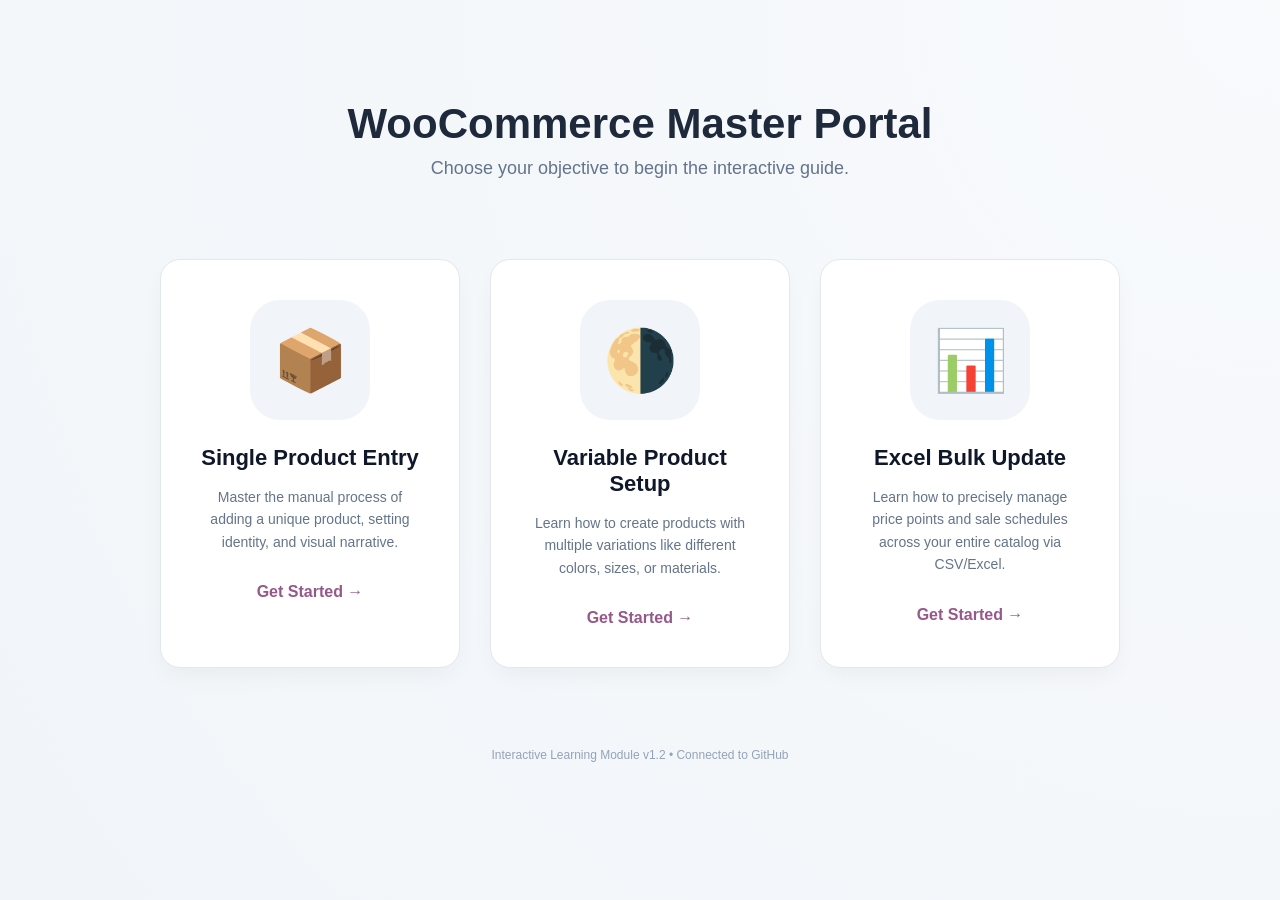
==== commit df91adcf: "Add Variable Product Setup guide and homepage task card" ====
--- a/index.html
+++ b/index.html
@@ -121,6 +121,14 @@
         </a>
 
         <!-- Task 2 -->
+        <a href="variable-product.html" class="task-card">
+            <div class="task-icon">🌗</div>
+            <h2>Variable Product Setup</h2>
+            <p>Learn how to create products with multiple variations like different colors, sizes, or materials.</p>
+            <div class="selection-label">Get Started →</div>
+        </a>
+
+        <!-- Task 3 -->
         <a href="excel-update.html" class="task-card">
             <div class="task-icon">📊</div>
             <h2>Excel Bulk Update</h2>
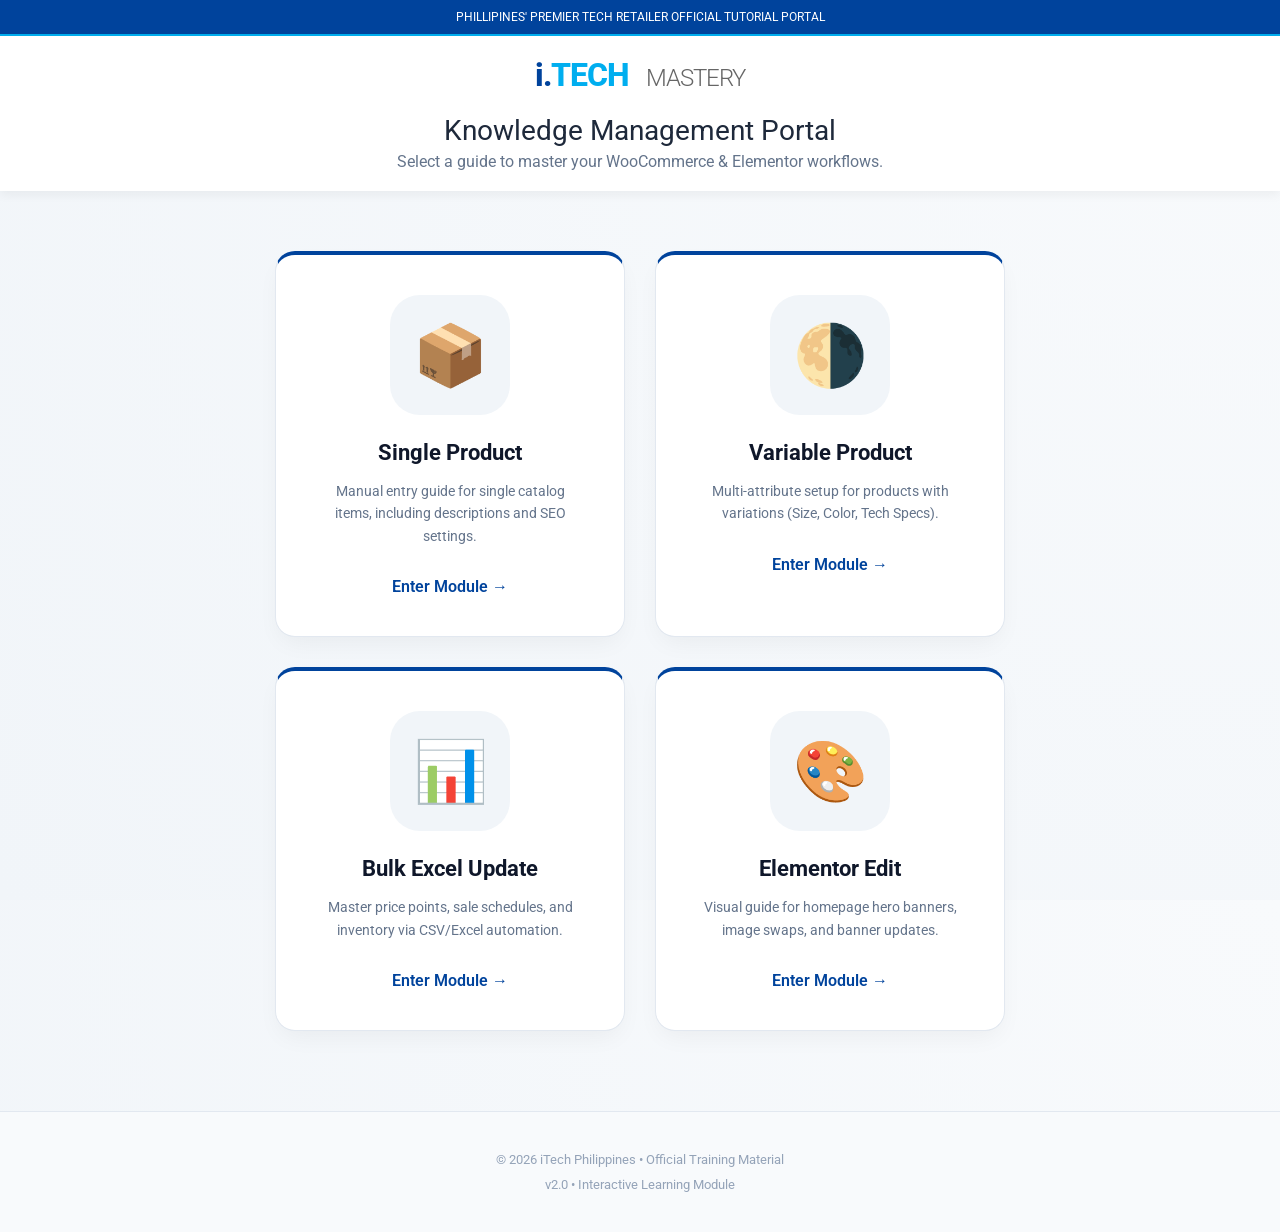
==== commit 0bab52f2: "Align portal homepage with iTech.ph branding (colors, logo, typography)" ====
--- a/index.html
+++ b/index.html
@@ -106,41 +106,63 @@
 </head>
 
 <body class="home-body">
-    <div class="hero-portal">
-        <h1>WooCommerce Master Portal</h1>
-        <p>Choose your objective to begin the interactive guide.</p>
+    <!-- iTech Style Header -->
+    <div
+        style="background: var(--itech-blue); color: #fff; padding: 10px 0; font-size: 12px; text-align: center; border-bottom: 2px solid var(--itech-cyan);">
+        PHILLIPINES' PREMIER TECH RETAILER OFFICIAL TUTORIAL PORTAL
     </div>
+    <header
+        style="background: #fff; padding: 20px 0; box-shadow: 0 4px 10px rgba(0,0,0,0.05); display: flex; flex-direction: column; align-items: center; justify-content: center;">
+        <div style="font-size: 32px; font-weight: 800; color: var(--itech-blue); letter-spacing: -1px;">
+            i.<span style="color: var(--itech-cyan);">TECH</span> <span
+                style="font-weight: 300; font-size: 24px; color: #666; margin-left: 10px;">MASTERY</span>
+        </div>
+        <div style="margin-top: 20px; text-align: center;">
+            <h1 style="font-size: 28px; color: #1e293b; margin-bottom: 5px;">Knowledge Management Portal</h1>
+            <p style="color: #64748b; font-size: 16px;">Select a guide to master your WooCommerce & Elementor workflows.
+            </p>
+        </div>
+    </header>
 
-    <div class="task-grid">
+    <div class="task-grid" style="flex-wrap: wrap; margin-top: 40px; padding-bottom: 80px;">
         <!-- Task 1 -->
-        <a href="add-product.html" class="task-card">
-            <div class="task-icon">📦</div>
-            <h2>Single Product Entry</h2>
-            <p>Master the manual process of adding a unique product, setting identity, and visual narrative.</p>
-            <div class="selection-label">Get Started →</div>
+        <a href="add-product.html" class="task-card" style="border-top: 4px solid var(--itech-blue);">
+            <div class="task-icon" style="color: var(--itech-blue);">📦</div>
+            <h2>Single Product</h2>
+            <p>Manual entry guide for single catalog items, including descriptions and SEO settings.</p>
+            <div class="selection-label" style="color: var(--itech-blue);">Enter Module →</div>
         </a>
 
         <!-- Task 2 -->
-        <a href="variable-product.html" class="task-card">
-            <div class="task-icon">🌗</div>
-            <h2>Variable Product Setup</h2>
-            <p>Learn how to create products with multiple variations like different colors, sizes, or materials.</p>
-            <div class="selection-label">Get Started →</div>
+        <a href="variable-product.html" class="task-card" style="border-top: 4px solid var(--itech-blue);">
+            <div class="task-icon" style="color: var(--itech-blue);">🌗</div>
+            <h2>Variable Product</h2>
+            <p>Multi-attribute setup for products with variations (Size, Color, Tech Specs).</p>
+            <div class="selection-label" style="color: var(--itech-blue);">Enter Module →</div>
         </a>
 
         <!-- Task 3 -->
-        <a href="excel-update.html" class="task-card">
-            <div class="task-icon">📊</div>
-            <h2>Excel Bulk Update</h2>
-            <p>Learn how to precisely manage price points and sale schedules across your entire catalog via CSV/Excel.
-            </p>
-            <div class="selection-label">Get Started →</div>
+        <a href="excel-update.html" class="task-card" style="border-top: 4px solid var(--itech-blue);">
+            <div class="task-icon" style="color: var(--itech-blue);">📊</div>
+            <h2>Bulk Excel Update</h2>
+            <p>Master price points, sale schedules, and inventory via CSV/Excel automation.</p>
+            <div class="selection-label" style="color: var(--itech-blue);">Enter Module →</div>
+        </a>
+
+        <!-- Task 4 -->
+        <a href="elementor-guide.html" class="task-card" style="border-top: 4px solid var(--itech-blue);">
+            <div class="task-icon" style="color: var(--itech-blue);">🎨</div>
+            <h2>Elementor Edit</h2>
+            <p>Visual guide for homepage hero banners, image swaps, and banner updates.</p>
+            <div class="selection-label" style="color: var(--itech-blue);">Enter Module →</div>
         </a>
     </div>
 
-    <div style="text-align: center; margin-top: 60px; color: #94a3b8; font-size: 12px;">
-        Interactive Learning Module v1.2 • Connected to GitHub
-    </div>
+    <footer
+        style="background: #f8fafc; border-top: 1px solid #e2e8f0; padding: 40px 0; text-align: center; color: #94a3b8; font-size: 13px;">
+        <div style="margin-bottom: 10px;">&copy; 2026 iTech Philippines • Official Training Material</div>
+        <div>v2.0 • Interactive Learning Module</div>
+    </footer>
 </body>
 
 </html>
--- a/index.css
+++ b/index.css
@@ -1,4 +1,8 @@
+@import url('https://fonts.googleapis.com/css2?family=Roboto:wght@300;400;500;700&display=swap');
+
 :root {
+    --itech-blue: #00439c;
+    --itech-cyan: #00aeef;
     --wp-blue: #2271b1;
     --wp-dark-blue: #135e96;
     --wp-sidebar-bg: #1d2327;
@@ -18,7 +22,7 @@
 body {
     background-color: var(--wp-bg);
     color: #3c434a;
-    font-family: -apple-system, BlinkMacSystemFont, "Segoe UI", Roboto, Oxygen-Sans, Ubuntu, Cantarell, "Helvetica Neue", sans-serif;
+    font-family: 'Roboto', -apple-system, BlinkMacSystemFont, "Segoe UI", Roboto, Oxygen-Sans, Ubuntu, Cantarell, "Helvetica Neue", sans-serif;
     display: flex;
 }
 
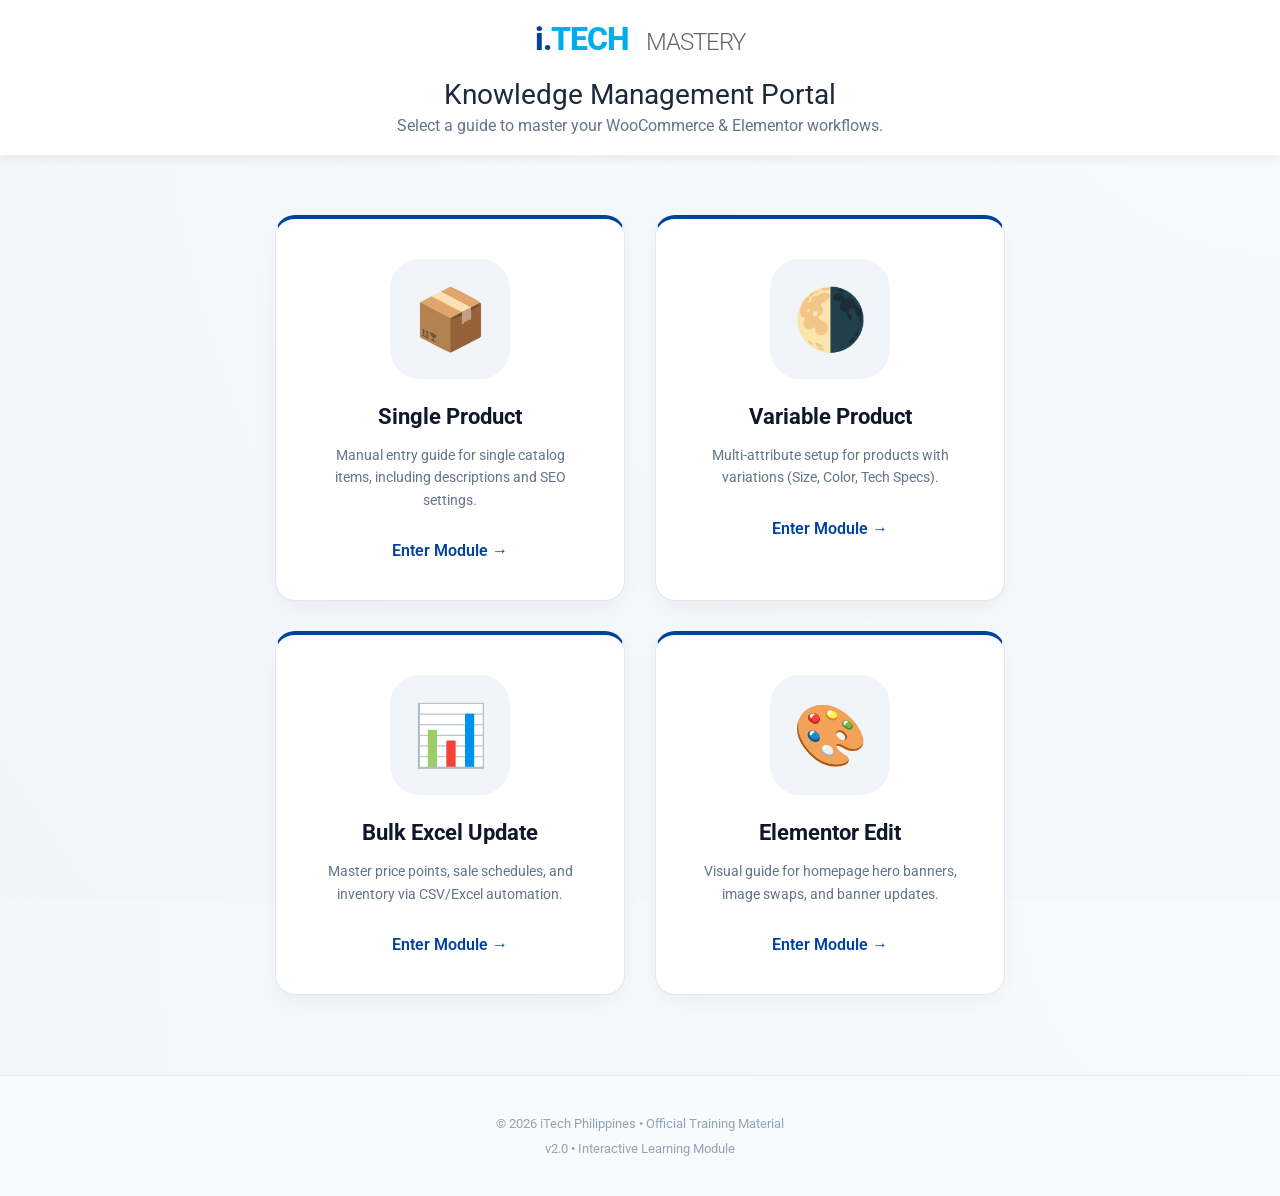
==== commit fb3dfc0e: "Remove top portal header text" ====
--- a/index.html
+++ b/index.html
@@ -107,10 +107,6 @@
 
 <body class="home-body">
     <!-- iTech Style Header -->
-    <div
-        style="background: var(--itech-blue); color: #fff; padding: 10px 0; font-size: 12px; text-align: center; border-bottom: 2px solid var(--itech-cyan);">
-        PHILLIPINES' PREMIER TECH RETAILER OFFICIAL TUTORIAL PORTAL
-    </div>
     <header
         style="background: #fff; padding: 20px 0; box-shadow: 0 4px 10px rgba(0,0,0,0.05); display: flex; flex-direction: column; align-items: center; justify-content: center;">
         <div style="font-size: 32px; font-weight: 800; color: var(--itech-blue); letter-spacing: -1px;">
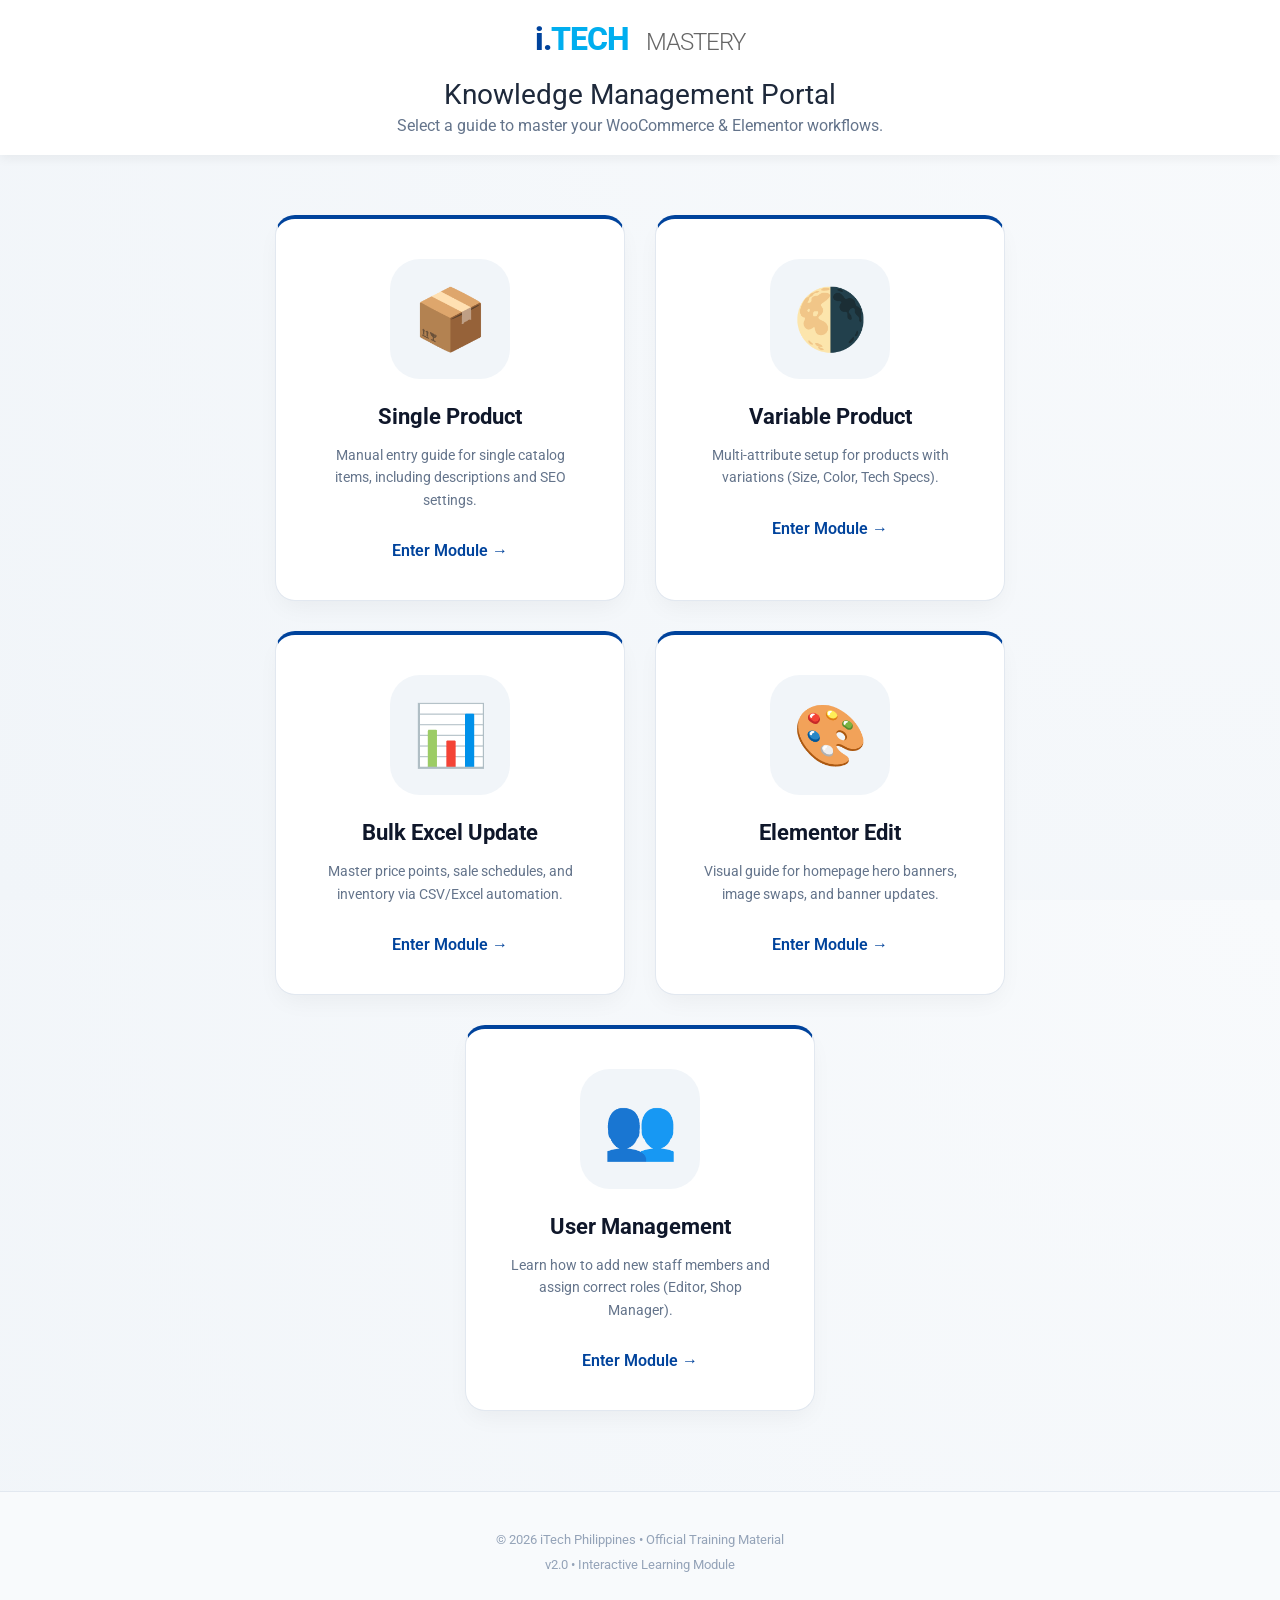
==== commit 44ddd7d0: "Add User Management guide and portal card" ====
--- a/index.html
+++ b/index.html
@@ -152,6 +152,14 @@
             <p>Visual guide for homepage hero banners, image swaps, and banner updates.</p>
             <div class="selection-label" style="color: var(--itech-blue);">Enter Module →</div>
         </a>
+
+        <!-- Task 5 -->
+        <a href="user-management.html" class="task-card" style="border-top: 4px solid var(--itech-blue);">
+            <div class="task-icon" style="color: var(--itech-blue);">👥</div>
+            <h2>User Management</h2>
+            <p>Learn how to add new staff members and assign correct roles (Editor, Shop Manager).</p>
+            <div class="selection-label" style="color: var(--itech-blue);">Enter Module →</div>
+        </a>
     </div>
 
     <footer
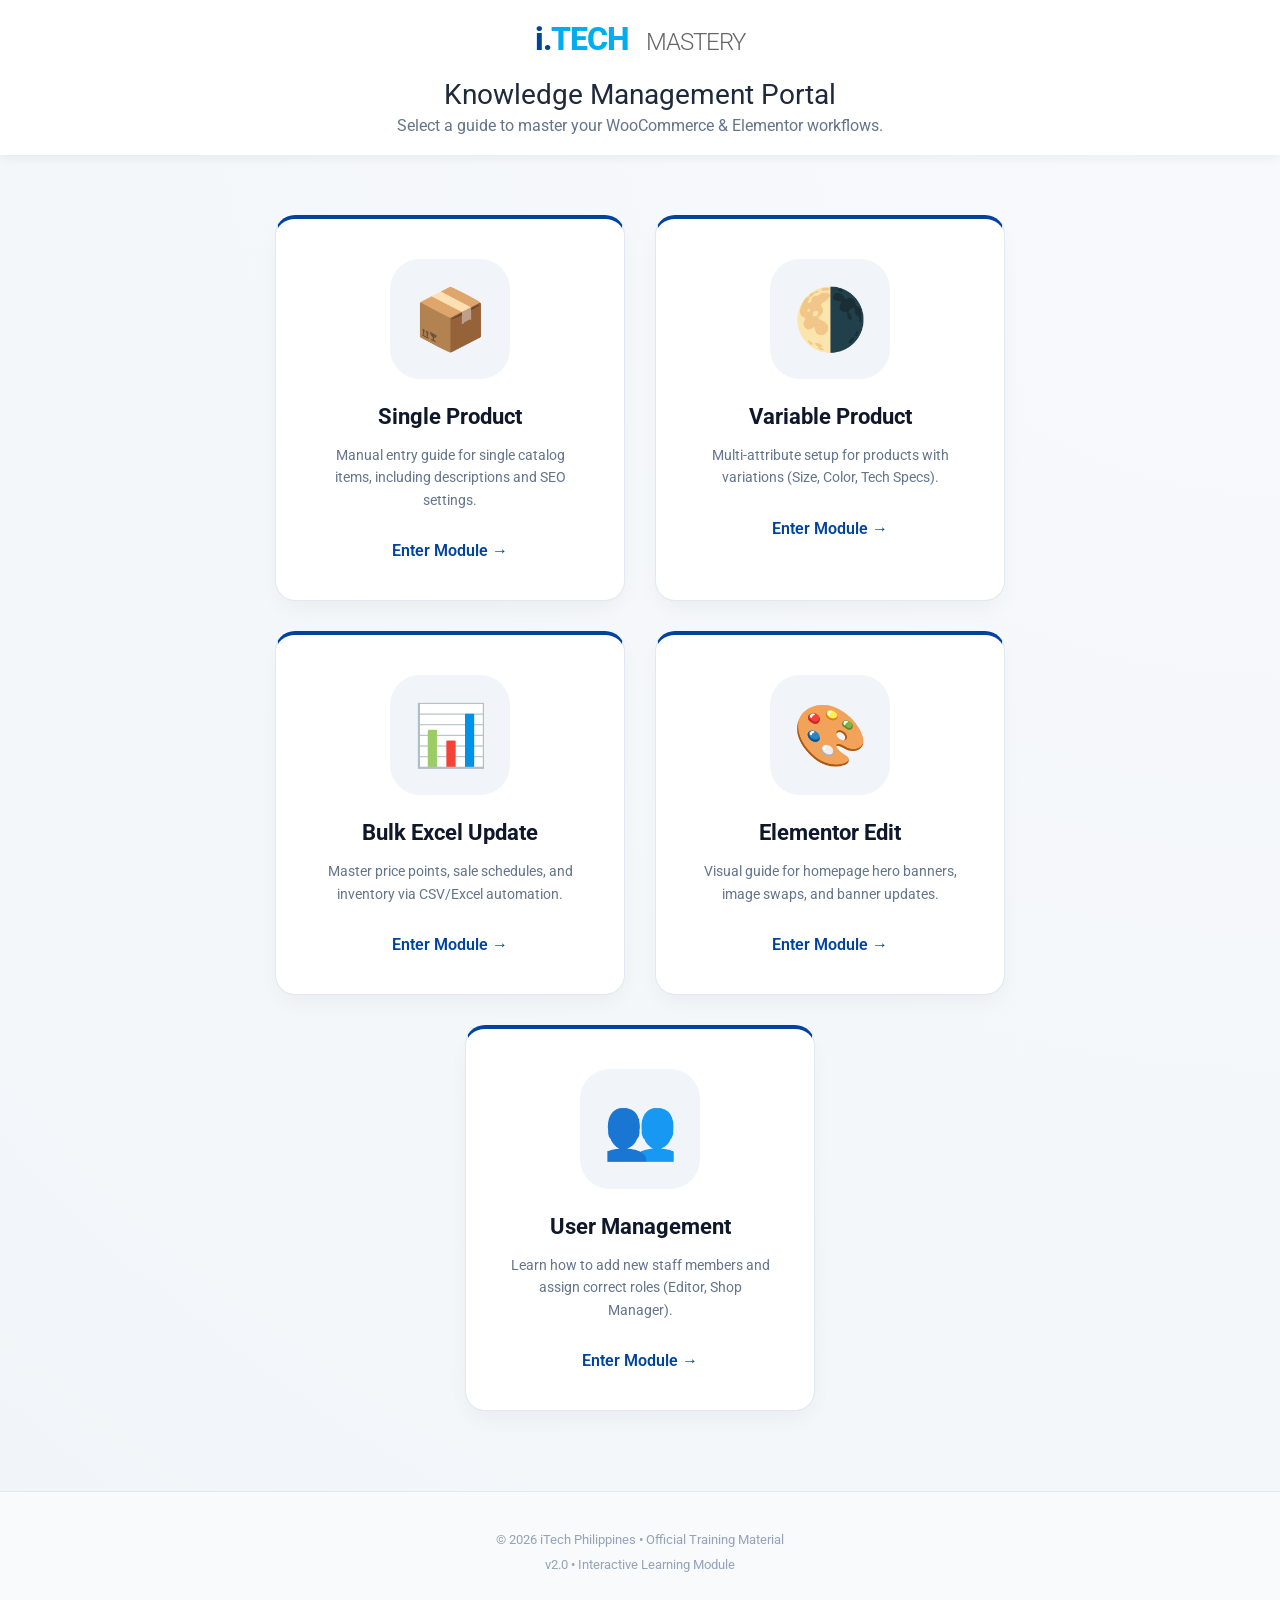
==== commit 6a279ab3: "Fix scrolling issues by removing overflow locks" ====
--- a/index.html
+++ b/index.html
@@ -10,9 +10,9 @@
         .home-body {
             background: radial-gradient(circle at top right, #f8fafc, #f1f5f9);
             display: block;
-            height: 100vh;
+            min-height: 100vh;
             margin: 0;
-            overflow: hidden;
+            overflow-y: auto;
         }
 
         .hero-portal {
--- a/index.css
+++ b/index.css
@@ -24,6 +24,8 @@
     color: #3c434a;
     font-family: 'Roboto', -apple-system, BlinkMacSystemFont, "Segoe UI", Roboto, Oxygen-Sans, Ubuntu, Cantarell, "Helvetica Neue", sans-serif;
     display: flex;
+    min-height: 100vh;
+    overflow-x: hidden;
 }
 
 /* Sidebar */
